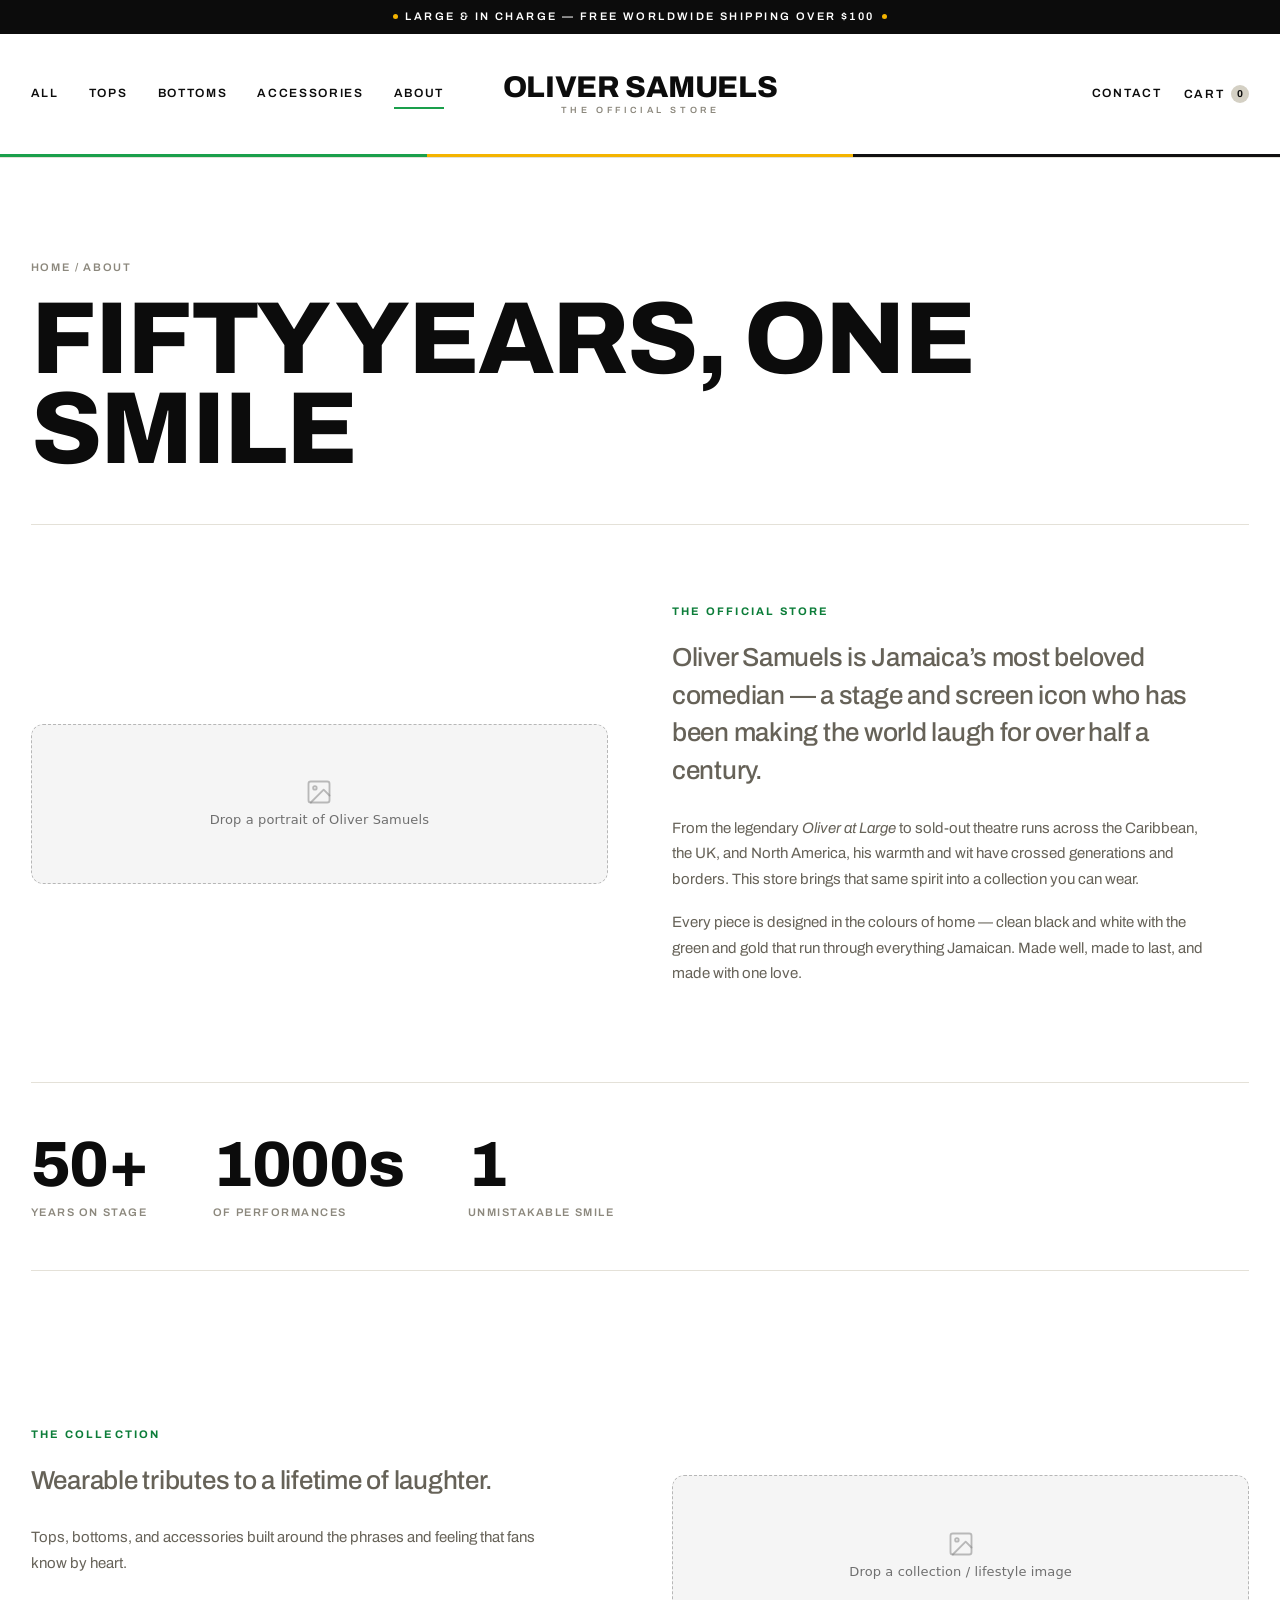
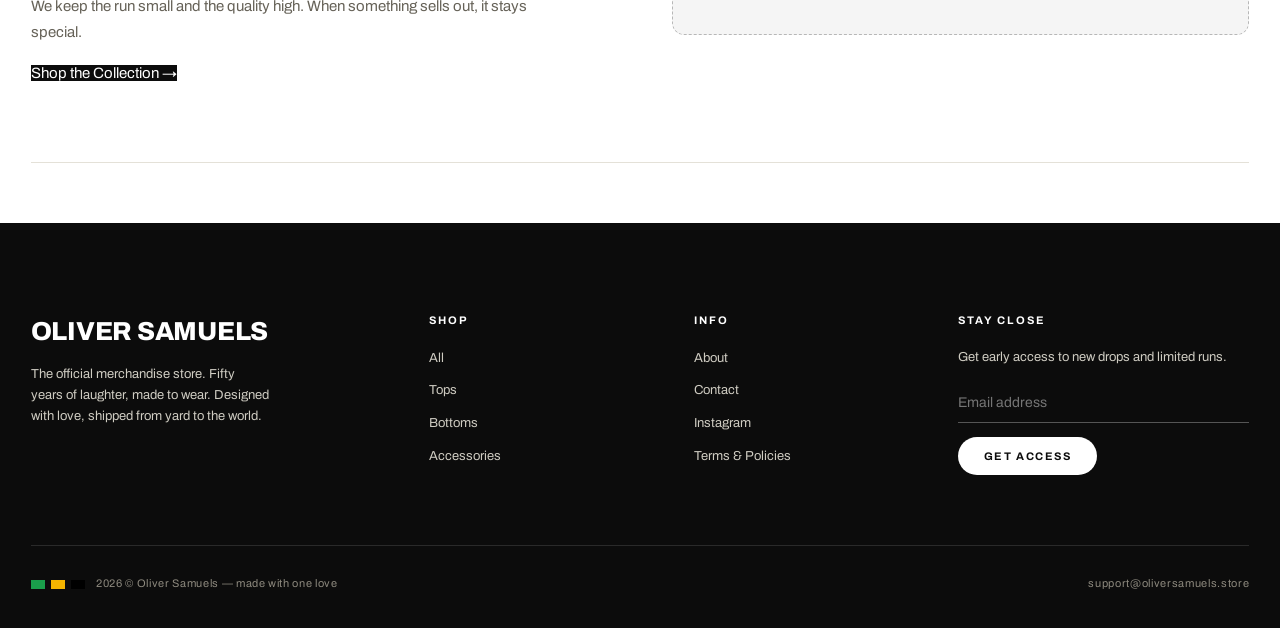
==== about.html @ b38fc536 "Replace coming-soon with full store design New multi-page storefront from the design handoff: home, " ====
<!DOCTYPE html>
<html lang="en">
<head>
<meta charset="UTF-8"/>
<meta name="viewport" content="width=device-width,initial-scale=1"/>
<title>About — Oliver Samuels</title>
<link rel="preconnect" href="https://fonts.googleapis.com"/>
<link rel="preconnect" href="https://fonts.gstatic.com" crossorigin/>
<link href="https://fonts.googleapis.com/css2?family=Archivo:ital,wght@0,400;0,500;0,600;0,700;0,800&family=Archivo+Expanded:wght@600;700;800&display=swap" rel="stylesheet"/>
<link rel="stylesheet" href="styles.css"/>
</head>
<body>
<div id="site-head"></div>
<main id="app">
  <div class="wrap">
    <div class="page-hero">
      <div class="crumbs"><a href="index.html">Home</a> / About</div>
      <h1>Fifty Years, One Smile</h1>
    </div>

    <div class="about-grid">
      <image-slot id="about_portrait" placeholder="Drop a portrait of Oliver Samuels" fit="cover"></image-slot>
      <div class="prose">
        <p class="kicker">The Official Store</p>
        <p class="lead">Oliver Samuels is Jamaica&rsquo;s most beloved comedian &mdash; a stage and screen icon who has been making the world laugh for over half a century.</p>
        <p>From the legendary <em>Oliver at Large</em> to sold-out theatre runs across the Caribbean, the UK, and North America, his warmth and wit have crossed generations and borders. This store brings that same spirit into a collection you can wear.</p>
        <p>Every piece is designed in the colours of home &mdash; clean black and white with the green and gold that run through everything Jamaican. Made well, made to last, and made with one love.</p>
      </div>
    </div>

    <div class="stat-row">
      <div class="st"><div class="n">50+</div><div class="l">Years on Stage</div></div>
      <div class="st"><div class="n">1000s</div><div class="l">Of Performances</div></div>
      <div class="st"><div class="n">1</div><div class="l">Unmistakable Smile</div></div>
    </div>

    <div class="about-grid" style="border-bottom:1px solid var(--line);">
      <div class="prose">
        <p class="kicker">The Collection</p>
        <p class="lead">Wearable tributes to a lifetime of laughter.</p>
        <p>Tops, bottoms, and accessories built around the phrases and feeling that fans know by heart. </p>
        <p>We keep the run small and the quality high. When something sells out, it stays special.</p>
        <a class="hero-cta" style="position:static;background:var(--ink);color:#fff;margin-top:8px;" href="collection.html?cat=all">Shop the Collection &rarr;</a>
      </div>
      <image-slot id="about_collection" placeholder="Drop a collection / lifestyle image" fit="cover"></image-slot>
    </div>
  </div>
</main>
<div id="site-foot"></div>
<script src="image-slot.js"></script>
<script src="store.js"></script>
<script>OS.renderHeader('about');OS.renderFooter();</script>
</body>
</html>
---- styles.css ----
/* ============================================================
   OLIVER SAMUELS — merch store
   Minimal black/paper streetwear store, Jamaican accents.
   ============================================================ */

:root{
  --ink:#0c0c0c;
  --paper:#ffffff;
  --paper-2:#f3f1ea;      /* warm off-white product/photo ground */
  --paper-3:#ebe8df;
  --line:#e4e1d8;
  --line-2:#d4d0c4;
  --muted:#8c887d;
  --muted-2:#666258;

  /* Jamaica flag — used as accents only */
  --jade:#1a9f4b;
  --jade-deep:#0c7d39;
  --gold:#f4b400;
  --jam-black:#101010;

  --maxw:1640px;
  --gut:clamp(16px,2.4vw,40px);
  --header-h:120px;

  --f-sans:"Archivo","Archivo Placeholder",system-ui,sans-serif;
  --f-wide:"Archivo Expanded","Archivo","Archivo Placeholder",system-ui,sans-serif;
}

*{box-sizing:border-box;}
html{ -webkit-text-size-adjust:100%; }
body{
  margin:0;
  font-family:var(--f-sans);
  background:var(--paper);
  color:var(--ink);
  font-size:15px;
  line-height:1.45;
  -webkit-font-smoothing:antialiased;
  text-rendering:optimizeLegibility;
}
a{color:inherit;text-decoration:none;}
img{display:block;max-width:100%;}
button{font-family:inherit;cursor:pointer;}
ul{margin:0;padding:0;list-style:none;}

.wrap{ max-width:var(--maxw); margin:0 auto; padding-inline:var(--gut); }
.upper{ text-transform:uppercase; }
.tnum{ font-variant-numeric:tabular-nums; }

/* ---------- Announcement bar ---------- */
.announce{
  background:var(--ink);
  color:var(--paper);
  font-size:11px;
  letter-spacing:.22em;
  text-transform:uppercase;
  font-weight:600;
  text-align:center;
  padding:9px 16px;
  display:flex;align-items:center;justify-content:center;gap:.7em;
}
.announce .dot{ width:5px;height:5px;border-radius:50%;background:var(--gold); display:inline-block; }

/* ---------- Header ---------- */
.site-head{
  position:sticky;top:0;z-index:60;
  background:var(--paper);
  border-bottom:1px solid var(--line);
}
.site-head .bar{
  display:grid;
  grid-template-columns:1fr auto 1fr;
  align-items:center;
  height:var(--header-h);
}
.head-nav{ display:flex; gap:30px; align-items:center; }
.head-nav a, .head-tools button, .head-tools a{
  font-size:12px;letter-spacing:.14em;text-transform:uppercase;font-weight:600;
  color:var(--ink);background:none;border:0;padding:0;position:relative;
}
.head-nav a::after{
  content:"";position:absolute;left:0;right:100%;bottom:-6px;height:1.5px;
  background:var(--jade);transition:right .28s ease;
}
.head-nav a:hover::after, .head-nav a.active::after{ right:0; }
.head-nav a.active{ }

.brand{
  font-family:var(--f-wide);
  font-weight:800;
  letter-spacing:-.01em;
  text-transform:uppercase;
  font-size:clamp(20px,2.5vw,30px);
  line-height:.9;
  text-align:center;
  white-space:nowrap;
}
.brand small{
  display:block;font-family:var(--f-sans);font-weight:600;
  font-size:9px;letter-spacing:.4em;color:var(--muted);margin-top:5px;
}
.head-tools{ display:flex; gap:22px; align-items:center; justify-content:flex-end; }
.cart-btn{ display:flex;align-items:center;gap:7px; }
.cart-count{
  min-width:18px;height:18px;padding:0 5px;border-radius:9px;
  background:var(--ink);color:var(--paper);font-size:10px;font-weight:700;
  display:inline-flex;align-items:center;justify-content:center;letter-spacing:0;
}
.cart-count[data-empty="1"]{ background:var(--line-2);color:var(--ink); }

/* tricolor hairline under header */
.flag-rule{ height:3px; display:flex; }
.flag-rule i{ flex:1; }
.flag-rule i:nth-child(1){ background:var(--jade); }
.flag-rule i:nth-child(2){ background:var(--gold); }
.flag-rule i:nth-child(3){ background:var(--jam-black); }

/* mobile nav toggle */
.nav-toggle{ display:none; background:none;border:0;flex-direction:column;gap:4px; }
.nav-toggle span{ width:22px;height:1.6px;background:var(--ink);display:block; }

/* ---------- Hero ---------- */
.hero{ position:relative; background:var(--paper-2); }
.hero image-slot{ width:100%; height:clamp(440px,72vh,820px); }

/* Plain (imageless) hero */
.hero--plain{
  background:var(--ink);
  min-height:clamp(440px,66vh,720px);
  display:flex;
  overflow:hidden;
}
.hero--plain::after{
  content:"";position:absolute;right:-6%;bottom:-30%;width:60%;height:160%;
  background:radial-gradient(closest-side, rgba(26,159,75,.16), rgba(26,159,75,0) 70%);
  pointer-events:none;
}
.hero--plain .hero-copy{ position:static;background:none;justify-content:center;width:100%; }
.hero--plain h1{ text-shadow:none; }
.hero--plain p{ text-shadow:none;color:#cfccc2; }
.hero-kicker{
  color:var(--gold);font-size:12px;font-weight:700;letter-spacing:.28em;text-transform:uppercase;
  margin-bottom:22px;
}
.hero .hero-copy{
  position:absolute;inset:0;display:flex;flex-direction:column;justify-content:flex-end;
  padding:clamp(28px,5vw,80px);
  pointer-events:none;
  background:linear-gradient(to top, rgba(8,8,8,.62) 0%, rgba(8,8,8,.18) 42%, rgba(8,8,8,0) 70%);
}
.hero h1{
  font-family:var(--f-wide);font-weight:800;text-transform:uppercase;
  color:var(--paper);margin:0;line-height:.86;letter-spacing:-.01em;
  font-size:clamp(44px,9vw,140px);
  text-shadow:0 2px 40px rgba(0,0,0,.35);
}
.hero p{
  color:var(--paper);margin:.7em 0 0;max-width:30ch;
  font-size:clamp(13px,1.5vw,18px);font-weight:500;letter-spacing:.02em;
  text-shadow:0 1px 20px rgba(0,0,0,.5);
}
.hero .hero-cta{
  pointer-events:auto;margin-top:26px;align-self:flex-start;
  display:inline-flex;align-items:center;gap:10px;
  background:var(--paper);color:var(--ink);
  padding:15px 30px;font-size:12px;font-weight:700;letter-spacing:.16em;text-transform:uppercase;
  border-radius:999px;transition:transform .2s ease, background .2s ease;
}
.hero .hero-cta:hover{ transform:translateY(-2px); background:var(--gold); }

/* ---------- Section heads ---------- */
.sec-head{
  display:flex;align-items:flex-end;justify-content:space-between;gap:20px;
  padding:clamp(40px,6vw,80px) 0 clamp(20px,2.5vw,32px);
}
.sec-head h2{
  font-family:var(--f-wide);font-weight:800;text-transform:uppercase;
  font-size:clamp(24px,3.4vw,46px);line-height:.95;margin:0;letter-spacing:-.01em;
}
.sec-head .sub{ font-size:12px;letter-spacing:.16em;text-transform:uppercase;color:var(--muted);font-weight:600; }
.sec-head a.viewall{ font-size:12px;letter-spacing:.14em;text-transform:uppercase;font-weight:700;border-bottom:1.5px solid var(--ink);padding-bottom:3px;white-space:nowrap; }

/* ---------- Product grid ---------- */
.grid{
  display:grid;
  grid-template-columns:repeat(4,1fr);
  gap:clamp(8px,1vw,16px) clamp(8px,1vw,18px);
  padding-bottom:clamp(40px,6vw,90px);
}
.card{ position:relative; display:flex; flex-direction:column; }
.card .ph{
  position:relative;background:var(--paper-2);overflow:hidden;
  aspect-ratio:4/5;
}
.card .ph image-slot{ width:100%;height:100%; }
.card:hover .ph image-slot{ }
.card .ph .badge{
  position:absolute;top:12px;left:12px;z-index:3;
  font-size:10px;font-weight:700;letter-spacing:.12em;text-transform:uppercase;
  padding:5px 9px;border-radius:2px;background:var(--ink);color:var(--paper);
}
.card .ph .badge.sold{ background:var(--paper);color:var(--ink);border:1px solid var(--line-2); }
.card .ph .badge.new{ background:var(--jade);color:#fff; }
.card .ph .quick{
  position:absolute;left:10px;right:10px;bottom:10px;z-index:3;
  opacity:0;transform:translateY(8px);transition:.24s ease;
  background:var(--paper);color:var(--ink);text-align:center;
  font-size:11px;font-weight:700;letter-spacing:.14em;text-transform:uppercase;
  padding:13px;border-radius:3px;
}
.card:hover .ph .quick{ opacity:1;transform:none; }
.card .meta{ padding:14px 2px 6px;display:flex;flex-direction:column;gap:3px; }
.card .meta .nm{ font-size:13px;font-weight:600;letter-spacing:.03em;text-transform:uppercase; }
.card .meta .pr{ font-size:13px;color:var(--muted-2);font-variant-numeric:tabular-nums; }
.card .meta .pr s{ color:var(--line-2);margin-right:7px; }

/* ---------- Collection page chrome ---------- */
.coll-head{ padding:clamp(34px,5vw,64px) 0 18px; border-bottom:1px solid var(--line); margin-bottom:clamp(22px,3vw,38px); }
.coll-head .crumbs{ font-size:11px;letter-spacing:.16em;text-transform:uppercase;color:var(--muted);font-weight:600;margin-bottom:14px; }
.coll-head h1{ font-family:var(--f-wide);font-weight:800;text-transform:uppercase;font-size:clamp(34px,6vw,84px);line-height:.9;margin:0;letter-spacing:-.02em; }
.coll-head .count{ margin-top:14px;font-size:12px;color:var(--muted);letter-spacing:.1em;text-transform:uppercase; }
.coll-filters{ display:flex;gap:10px;flex-wrap:wrap;padding-bottom:clamp(20px,3vw,34px); }
.coll-filters a{
  font-size:11px;font-weight:700;letter-spacing:.14em;text-transform:uppercase;
  padding:10px 18px;border:1px solid var(--line-2);border-radius:999px;color:var(--muted-2);
  transition:.18s ease;
}
.coll-filters a:hover{ border-color:var(--ink);color:var(--ink); }
.coll-filters a.active{ background:var(--ink);color:var(--paper);border-color:var(--ink); }

/* ---------- Product detail ---------- */
.pdp{ display:grid; grid-template-columns:1.35fr 1fr; gap:clamp(24px,3vw,60px); padding:clamp(20px,3vw,44px) 0 clamp(40px,6vw,90px); align-items:start; }
.pdp .gallery{ display:grid; grid-template-columns:1fr 1fr; gap:8px; }
.pdp .gallery image-slot{ width:100%; background:var(--paper-2); }
.pdp .gallery .g-main{ grid-column:1 / -1; aspect-ratio:4/5; }
.pdp .gallery .g-sub{ aspect-ratio:1/1; }
.pdp .info{ position:sticky; top:calc(var(--header-h) + 24px); }
.pdp .info .crumbs{ font-size:11px;letter-spacing:.16em;text-transform:uppercase;color:var(--muted);font-weight:600;margin-bottom:18px; }
.pdp .info h1{ font-family:var(--f-wide);font-weight:800;text-transform:uppercase;font-size:clamp(26px,3.2vw,42px);line-height:.95;margin:0 0 14px;letter-spacing:-.01em; }
.pdp .info .price{ font-size:20px;font-weight:600;font-variant-numeric:tabular-nums;margin-bottom:8px; }
.pdp .info .price s{ color:var(--line-2);margin-right:10px;font-weight:400; }
.pdp .info .tagline{ color:var(--muted-2);font-size:14px;line-height:1.55;max-width:46ch;margin:0 0 26px; }

.opt-label{ font-size:11px;font-weight:700;letter-spacing:.16em;text-transform:uppercase;margin:0 0 11px;display:flex;justify-content:space-between;align-items:center; }
.opt-label a{ color:var(--muted);border-bottom:1px solid var(--line-2);font-weight:600;letter-spacing:.06em;padding-bottom:1px; }
.sizes{ display:flex;gap:8px;flex-wrap:wrap;margin-bottom:26px; }
.sizes button{
  min-width:52px;height:50px;padding:0 14px;background:var(--paper);
  border:1px solid var(--line-2);border-radius:3px;
  font-size:13px;font-weight:600;letter-spacing:.04em;color:var(--ink);
  transition:.15s ease;
}
.sizes button:hover{ border-color:var(--ink); }
.sizes button.sel{ background:var(--ink);color:var(--paper);border-color:var(--ink); }
.sizes button:disabled{ color:var(--line-2);text-decoration:line-through;cursor:not-allowed;border-color:var(--line); }

.stock{ font-size:12px;letter-spacing:.06em;color:var(--jade-deep);font-weight:600;margin-bottom:16px;display:flex;align-items:center;gap:8px; }
.stock i{ width:7px;height:7px;border-radius:50%;background:var(--jade);display:inline-block; }
.stock.out{ color:var(--muted); }
.stock.out i{ background:var(--line-2); }

.add-btn{
  width:100%;height:58px;background:var(--ink);color:var(--paper);border:0;border-radius:3px;
  font-size:12px;font-weight:700;letter-spacing:.18em;text-transform:uppercase;
  transition:.18s ease; position:relative; overflow:hidden;
}
.add-btn:hover:not(:disabled){ background:var(--jade-deep); }
.add-btn:disabled{ background:var(--paper-3);color:var(--muted);cursor:not-allowed; }
.add-btn.added{ background:var(--jade); }

.accordions{ margin-top:34px;border-top:1px solid var(--line); }
.acc{ border-bottom:1px solid var(--line); }
.acc > button{
  width:100%;display:flex;justify-content:space-between;align-items:center;gap:12px;
  background:none;border:0;padding:18px 0;text-align:left;
  font-size:12px;font-weight:700;letter-spacing:.14em;text-transform:uppercase;color:var(--ink);
}
.acc > button .pm{ font-size:18px;font-weight:400;transition:transform .2s ease; }
.acc.open > button .pm{ transform:rotate(45deg); }
.acc .body{ max-height:0;overflow:hidden;transition:max-height .3s ease; }
.acc.open .body{ max-height:600px; }
.acc .body .inner{ padding:0 0 22px;font-size:13.5px;line-height:1.65;color:var(--muted-2); }
.acc .body .inner ul{ list-style:disc;padding-left:18px;display:flex;flex-direction:column;gap:5px; }
.acc .body .inner table{ width:100%;border-collapse:collapse;font-size:12.5px;margin-top:4px; }
.acc .body .inner th, .acc .body .inner td{ text-align:left;padding:7px 8px;border-bottom:1px solid var(--line); }
.acc .body .inner th{ color:var(--ink);font-weight:700;text-transform:uppercase;letter-spacing:.08em;font-size:11px; }

/* ---------- Cart drawer ---------- */
.scrim{ position:fixed;inset:0;background:rgba(12,12,12,.42);opacity:0;visibility:hidden;transition:.25s ease;z-index:90; }
.scrim.open{ opacity:1;visibility:visible; }
.drawer{
  position:fixed;top:0;right:0;height:100%;width:min(440px,100%);background:var(--paper);z-index:100;
  transform:translateX(100%);transition:transform .32s cubic-bezier(.4,0,.1,1);
  display:flex;flex-direction:column;
}
.drawer.open{ transform:none; }
.drawer .dh{ display:flex;align-items:center;justify-content:space-between;padding:24px;border-bottom:1px solid var(--line); }
.drawer .dh h3{ margin:0;font-size:13px;font-weight:700;letter-spacing:.16em;text-transform:uppercase; }
.drawer .dh button{ background:none;border:0;font-size:13px;letter-spacing:.1em;text-transform:uppercase;font-weight:600;color:var(--muted); }
.drawer .ditems{ flex:1;overflow:auto;padding:8px 24px; }
.drawer .empty{ display:flex;flex-direction:column;align-items:center;justify-content:center;height:100%;gap:18px;text-align:center;color:var(--muted); }
.drawer .empty p{ font-size:13px;letter-spacing:.12em;text-transform:uppercase;font-weight:600;margin:0; }
.li{ display:grid;grid-template-columns:64px 1fr auto;gap:14px;padding:18px 0;border-bottom:1px solid var(--line);align-items:start; }
.li .liph{ width:64px;height:80px;background:var(--paper-2);border-radius:2px;overflow:hidden; }
.li .liph img{ width:100%;height:100%;object-fit:cover; }
.li .lin{ font-size:12px;font-weight:600;text-transform:uppercase;letter-spacing:.04em;line-height:1.4; }
.li .lis{ font-size:11px;color:var(--muted);margin-top:4px;letter-spacing:.06em; }
.li .liqty{ display:inline-flex;align-items:center;gap:10px;margin-top:9px;border:1px solid var(--line-2);border-radius:3px;padding:4px 8px; }
.li .liqty button{ background:none;border:0;font-size:14px;line-height:1;color:var(--muted-2);width:14px; }
.li .liqty span{ font-size:12px;font-weight:600;min-width:14px;text-align:center; }
.li .lip{ font-size:12px;font-weight:600;font-variant-numeric:tabular-nums;text-align:right; }
.li .lirm{ display:block;margin-top:10px;font-size:10px;letter-spacing:.1em;text-transform:uppercase;color:var(--muted);border-bottom:1px solid var(--line-2);background:none;border-top:0;border-left:0;border-right:0;padding:0 0 1px; }
.drawer .dfoot{ border-top:1px solid var(--line);padding:24px; }
.drawer .dfoot .row{ display:flex;justify-content:space-between;font-size:12px;letter-spacing:.1em;text-transform:uppercase;margin-bottom:6px;color:var(--muted-2); }
.drawer .dfoot .row.tot{ color:var(--ink);font-weight:700;font-size:14px;margin:14px 0 18px; }
.drawer .dfoot .co{ width:100%;height:54px;background:var(--ink);color:var(--paper);border:0;border-radius:3px;font-size:12px;font-weight:700;letter-spacing:.18em;text-transform:uppercase; }
.drawer .dfoot .co:hover{ background:var(--jade-deep); }
.drawer .dfoot .note{ text-align:center;font-size:10px;letter-spacing:.1em;text-transform:uppercase;color:var(--muted);margin-top:12px; }

/* ---------- Editorial / content pages ---------- */
.page-hero{ padding:clamp(50px,8vw,120px) 0 clamp(30px,4vw,50px); border-bottom:1px solid var(--line); }
.page-hero .crumbs{ font-size:11px;letter-spacing:.16em;text-transform:uppercase;color:var(--muted);font-weight:600;margin-bottom:18px; }
.page-hero h1{ font-family:var(--f-wide);font-weight:800;text-transform:uppercase;font-size:clamp(40px,8vw,110px);line-height:.88;margin:0;letter-spacing:-.02em;max-width:16ch; }
.about-grid{ display:grid;grid-template-columns:1fr 1fr;gap:clamp(30px,5vw,80px);padding:clamp(40px,6vw,90px) 0;align-items:center; }
.about-grid image-slot{ width:100%;aspect-ratio:1/1; }
.prose{ max-width:60ch; }
.prose .lead{ font-size:clamp(18px,2.2vw,26px);line-height:1.45;font-weight:500;margin:0 0 26px;letter-spacing:-.01em; }
.prose p{ font-size:15px;line-height:1.7;color:var(--muted-2);margin:0 0 18px; }
.prose .kicker{ font-size:11px;letter-spacing:.2em;text-transform:uppercase;color:var(--jade-deep);font-weight:700;margin:0 0 18px; }
.stat-row{ display:flex;gap:clamp(24px,5vw,70px);flex-wrap:wrap;padding:clamp(30px,4vw,50px) 0;border-top:1px solid var(--line);border-bottom:1px solid var(--line);margin-bottom:clamp(40px,6vw,80px); }
.stat-row .st .n{ font-family:var(--f-wide);font-weight:800;font-size:clamp(34px,5vw,64px);line-height:1;letter-spacing:-.02em; }
.stat-row .st .l{ font-size:11px;letter-spacing:.14em;text-transform:uppercase;color:var(--muted);margin-top:8px;font-weight:600; }

/* contact */
.contact-grid{ display:grid;grid-template-columns:1fr 1fr;gap:clamp(30px,5vw,80px);padding:clamp(40px,6vw,80px) 0; }
.field{ margin-bottom:18px; }
.field label{ display:block;font-size:11px;letter-spacing:.14em;text-transform:uppercase;font-weight:700;margin-bottom:8px; }
.field input, .field textarea{ width:100%;border:1px solid var(--line-2);border-radius:3px;padding:14px;font-family:inherit;font-size:14px;background:var(--paper);color:var(--ink); }
.field input:focus, .field textarea:focus{ outline:0;border-color:var(--ink); }
.field textarea{ min-height:140px;resize:vertical; }
.contact-info .ci{ padding:20px 0;border-bottom:1px solid var(--line); }
.contact-info .ci h4{ margin:0 0 6px;font-size:11px;letter-spacing:.16em;text-transform:uppercase;color:var(--muted); }
.contact-info .ci p{ margin:0;font-size:16px;font-weight:500; }
.submit-btn{ background:var(--ink);color:var(--paper);border:0;border-radius:3px;height:56px;padding:0 40px;font-size:12px;font-weight:700;letter-spacing:.18em;text-transform:uppercase; }
.submit-btn:hover{ background:var(--jade-deep); }

/* ---------- Marquee strip ---------- */
.marquee{ background:var(--ink);color:var(--paper);overflow:hidden;padding:16px 0;border-top:3px solid transparent; }
.marquee .track{ display:flex;gap:48px;white-space:nowrap;width:max-content;animation:scroll 26s linear infinite; }
.marquee span{ font-family:var(--f-wide);font-weight:800;text-transform:uppercase;font-size:20px;letter-spacing:.02em;display:inline-flex;align-items:center;gap:48px; }
.marquee span::after{ content:"★";color:var(--gold);font-size:14px; }
@keyframes scroll{ to{ transform:translateX(-50%); } }
@media (prefers-reduced-motion:reduce){ .marquee .track{ animation:none; } }

/* ---------- Footer ---------- */
.site-foot{ background:var(--ink);color:#cfccc2;padding:clamp(50px,7vw,90px) 0 36px;margin-top:clamp(30px,5vw,60px); }
.site-foot .ftop{ display:grid;grid-template-columns:1.6fr 1fr 1fr 1.3fr;gap:40px;padding-bottom:clamp(40px,6vw,70px);border-bottom:1px solid rgba(255,255,255,.12); }
.site-foot .brandblock h3{ font-family:var(--f-wide);font-weight:800;text-transform:uppercase;color:#fff;font-size:26px;margin:0 0 14px;letter-spacing:-.01em; }
.site-foot .brandblock p{ font-size:13px;line-height:1.6;max-width:34ch;margin:0; }
.site-foot h5{ font-size:11px;letter-spacing:.18em;text-transform:uppercase;color:#fff;margin:0 0 18px;font-weight:700; }
.site-foot ul{ display:flex;flex-direction:column;gap:11px; }
.site-foot ul a{ font-size:13px;color:#cfccc2; }
.site-foot ul a:hover{ color:#fff; }
.site-foot .news input{ width:100%;background:transparent;border:0;border-bottom:1px solid rgba(255,255,255,.3);color:#fff;padding:12px 0;font-family:inherit;font-size:14px; }
.site-foot .news input:focus{ outline:0;border-color:var(--gold); }
.site-foot .news button{ margin-top:14px;background:#fff;color:var(--ink);border:0;border-radius:999px;padding:13px 26px;font-size:11px;font-weight:700;letter-spacing:.14em;text-transform:uppercase; }
.site-foot .fbot{ display:flex;justify-content:space-between;align-items:center;gap:20px;padding-top:30px;flex-wrap:wrap; }
.site-foot .fbot .fl{ display:flex;gap:6px;align-items:center; }
.site-foot .fbot .fl i{ width:14px;height:9px;display:inline-block; }
.site-foot .fbot small{ font-size:11px;letter-spacing:.06em;color:#8d897e; }

/* ---------- Responsive ---------- */
@media (max-width:1100px){
  .grid{ grid-template-columns:repeat(3,1fr); }
  .site-foot .ftop{ grid-template-columns:1fr 1fr; gap:40px 30px; }
}
@media (max-width:820px){
  :root{ --header-h:64px; }
  .head-nav{ display:none; }
  .nav-toggle{ display:flex; }
  .site-head .bar{ grid-template-columns:auto 1fr auto; }
  .brand{ text-align:left; }
  .head-tools{ gap:16px; }
  .pdp{ grid-template-columns:1fr; }
  .pdp .info{ position:static; }
  .about-grid, .contact-grid{ grid-template-columns:1fr; }
  .grid{ grid-template-columns:repeat(2,1fr); }
}
@media (max-width:520px){
  .grid{ grid-template-columns:repeat(2,1fr); gap:6px; }
  .pdp .gallery{ grid-template-columns:1fr; }
  .card .meta .nm{ font-size:11.5px; }
}

/* ---------- Mobile slide nav ---------- */
.mnav{ position:fixed;inset:0;background:var(--paper);z-index:80;transform:translateX(-100%);transition:transform .3s ease;display:flex;flex-direction:column;padding:24px; }
.mnav.open{ transform:none; }
.mnav .mtop{ display:flex;justify-content:space-between;align-items:center;margin-bottom:30px; }
.mnav .mtop button{ background:none;border:0;font-size:24px;line-height:1; }
.mnav a{ font-family:var(--f-wide);font-weight:800;text-transform:uppercase;font-size:32px;padding:14px 0;border-bottom:1px solid var(--line); }
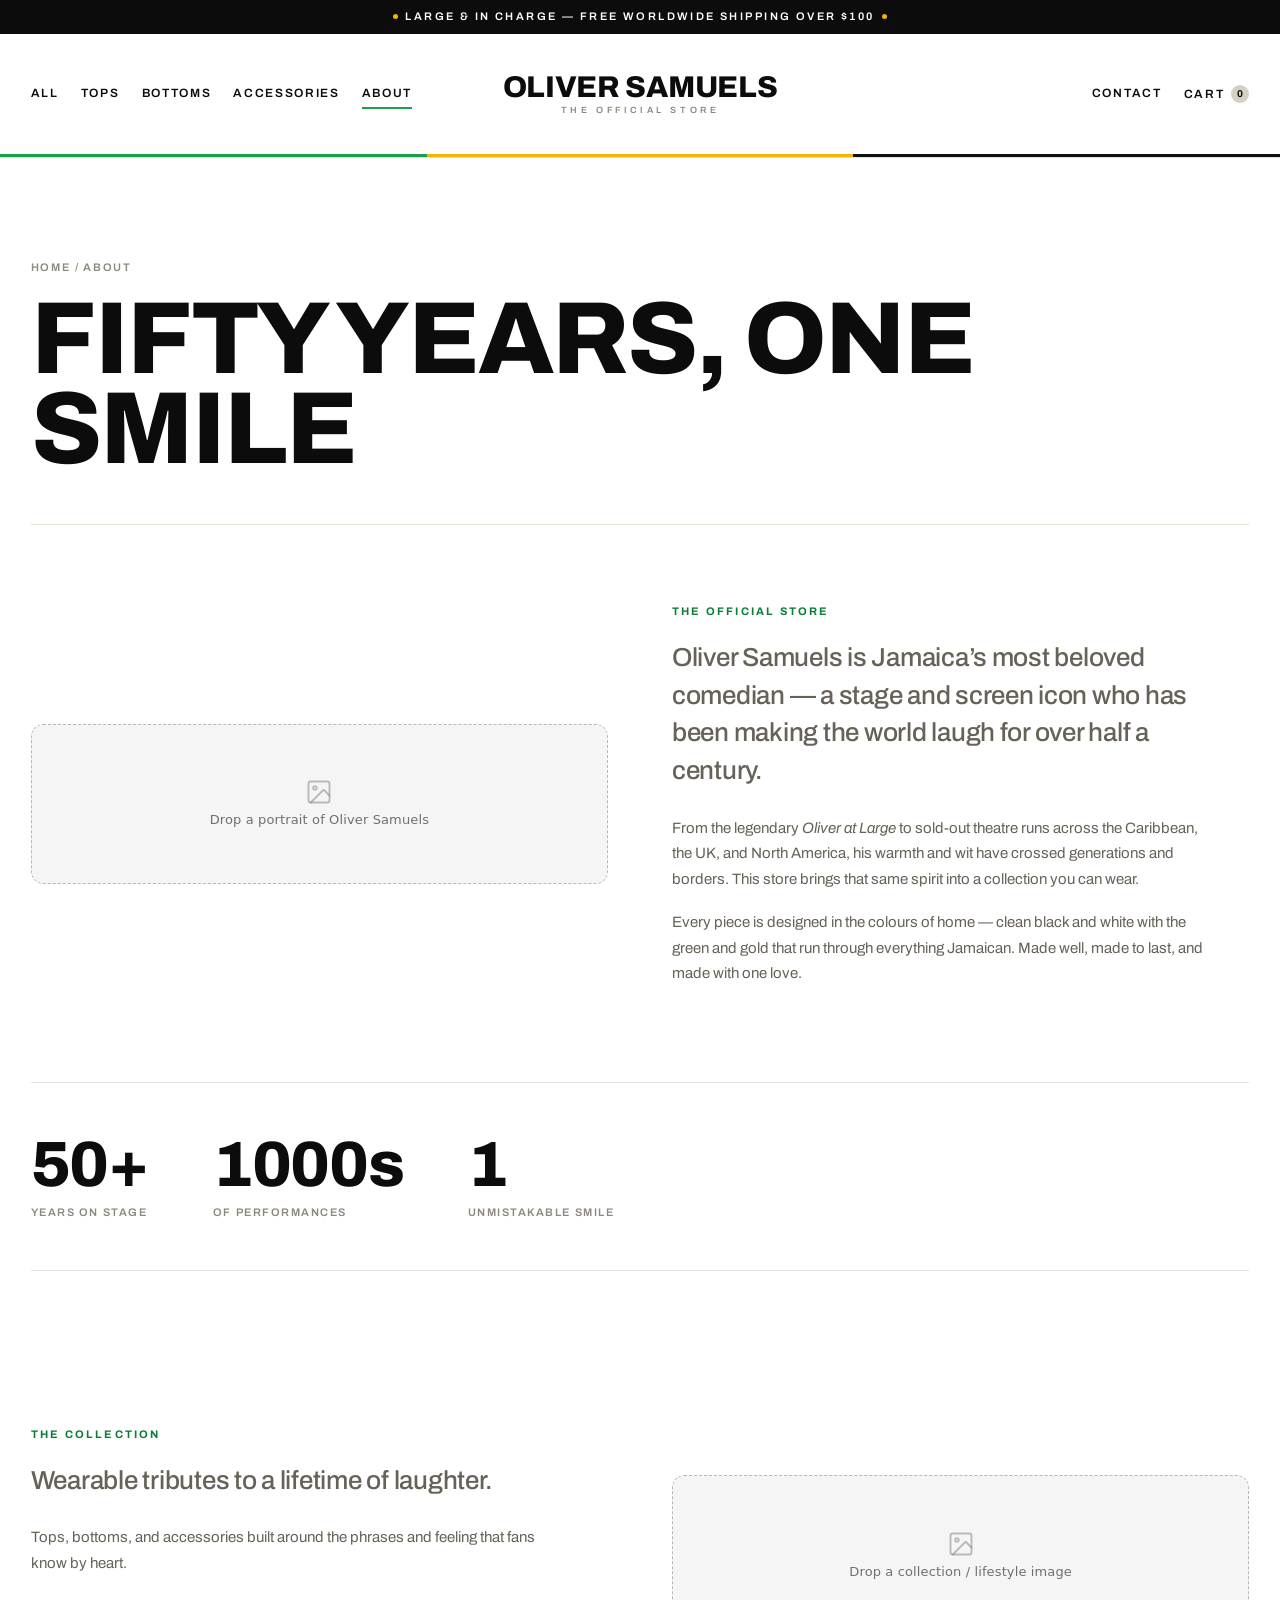
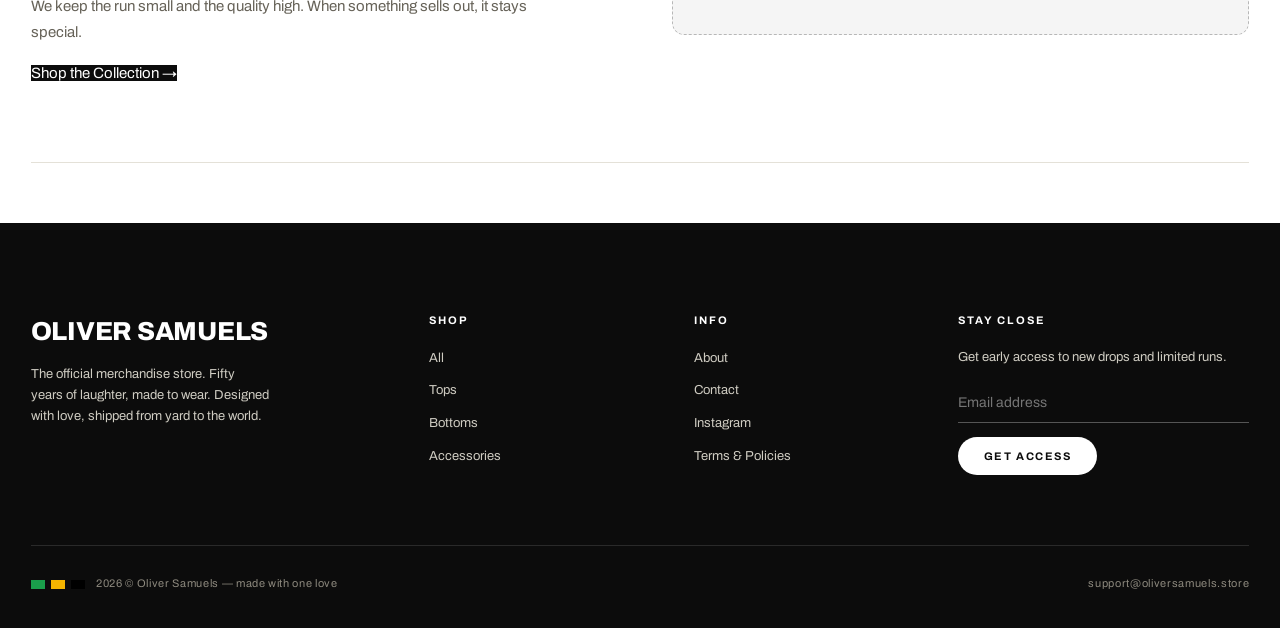
==== commit 939c4440: "Wire live Shopify catalog, real cart/checkout, and color-swap mockups Products, prices, and variants" ====
--- a/about.html
+++ b/about.html
@@ -47,6 +47,7 @@
   </div>
 </main>
 <div id="site-foot"></div>
+<script src="shopify-config.js"></script>
 <script src="image-slot.js"></script>
 <script src="store.js"></script>
 <script>OS.renderHeader('about');OS.renderFooter();</script>
--- a/styles.css
+++ b/styles.css
@@ -74,7 +74,7 @@
   align-items:center;
   height:var(--header-h);
 }
-.head-nav{ display:flex; gap:30px; align-items:center; }
+.head-nav{ display:flex; gap:22px; align-items:center; min-width:0; }
 .head-nav a, .head-tools button, .head-tools a{
   font-size:12px;letter-spacing:.14em;text-transform:uppercase;font-weight:600;
   color:var(--ink);background:none;border:0;padding:0;position:relative;
@@ -230,11 +230,17 @@
 .coll-filters a.active{ background:var(--ink);color:var(--paper);border-color:var(--ink); }
 
 /* ---------- Product detail ---------- */
-.pdp{ display:grid; grid-template-columns:1.35fr 1fr; gap:clamp(24px,3vw,60px); padding:clamp(20px,3vw,44px) 0 clamp(40px,6vw,90px); align-items:start; }
+.pdp{ display:grid; grid-template-columns:1.35fr minmax(0,1fr); gap:clamp(24px,3vw,60px); padding:clamp(20px,3vw,44px) 0 clamp(40px,6vw,90px); align-items:start; }
 .pdp .gallery{ display:grid; grid-template-columns:1fr 1fr; gap:8px; }
 .pdp .gallery image-slot{ width:100%; background:var(--paper-2); }
 .pdp .gallery .g-main{ grid-column:1 / -1; aspect-ratio:4/5; }
 .pdp .gallery .g-sub{ aspect-ratio:1/1; }
+/* colour-picker thumbnail strip under the main mockup */
+.pdp .gallery .g-thumbs{ grid-column:1 / -1; display:flex; flex-wrap:wrap; gap:8px; }
+.g-thumb{ width:64px; height:64px; padding:0; border:1px solid var(--line-2); border-radius:4px; overflow:hidden; background:var(--paper-2); cursor:pointer; transition:border-color .15s ease; }
+.g-thumb img{ width:100%; height:100%; object-fit:cover; display:block; }
+.g-thumb:hover{ border-color:var(--muted-2); }
+.g-thumb.sel{ border-color:var(--ink); box-shadow:0 0 0 1px var(--ink); }
 .pdp .info{ position:sticky; top:calc(var(--header-h) + 24px); }
 .pdp .info .crumbs{ font-size:11px;letter-spacing:.16em;text-transform:uppercase;color:var(--muted);font-weight:600;margin-bottom:18px; }
 .pdp .info h1{ font-family:var(--f-wide);font-weight:800;text-transform:uppercase;font-size:clamp(26px,3.2vw,42px);line-height:.95;margin:0 0 14px;letter-spacing:-.01em; }
@@ -279,8 +285,13 @@
 .acc > button .pm{ font-size:18px;font-weight:400;transition:transform .2s ease; }
 .acc.open > button .pm{ transform:rotate(45deg); }
 .acc .body{ max-height:0;overflow:hidden;transition:max-height .3s ease; }
-.acc.open .body{ max-height:600px; }
-.acc .body .inner{ padding:0 0 22px;font-size:13.5px;line-height:1.65;color:var(--muted-2); }
+.acc.open .body{ max-height:2400px; }
+.acc .body .inner{ padding:0 0 22px;font-size:13.5px;line-height:1.65;color:var(--muted-2);overflow-x:auto; }
+/* Tapstitch size-guide tables ship with hard-coded pixel widths — keep them
+   contained so they scroll inside the accordion instead of stretching the page. */
+.acc .body .inner table{ max-width:100%; }
+.acc .body .inner table[style]{ width:auto !important; }
+.acc .body .inner table td[style], .acc .body .inner table th[style]{ width:auto !important; min-width:44px; }
 .acc .body .inner ul{ list-style:disc;padding-left:18px;display:flex;flex-direction:column;gap:5px; }
 .acc .body .inner table{ width:100%;border-collapse:collapse;font-size:12.5px;margin-top:4px; }
 .acc .body .inner th, .acc .body .inner td{ text-align:left;padding:7px 8px;border-bottom:1px solid var(--line); }
@@ -375,17 +386,28 @@
   .grid{ grid-template-columns:repeat(3,1fr); }
   .site-foot .ftop{ grid-template-columns:1fr 1fr; gap:40px 30px; }
 }
+/* Swap the full text nav for the hamburger before it can crowd the centered
+   logo, without collapsing the desktop two-column product layout. */
+@media (max-width:1040px) and (min-width:821px){
+  .head-nav{ display:none; }
+  .nav-toggle{ display:flex; }
+}
 @media (max-width:820px){
   :root{ --header-h:64px; }
   .head-nav{ display:none; }
   .nav-toggle{ display:flex; }
-  .site-head .bar{ grid-template-columns:auto 1fr auto; }
-  .brand{ text-align:left; }
+  .site-head .bar{ grid-template-columns:auto 1fr auto; column-gap:14px; }
+  .brand{ text-align:center; font-size:18px; }
+  .brand small{ display:none; }
   .head-tools{ gap:16px; }
-  .pdp{ grid-template-columns:1fr; }
-  .pdp .info{ position:static; }
+  .head-tools > a{ display:none; }   /* Contact lives in the hamburger menu */
+  .pdp{ grid-template-columns:minmax(0,1fr); }
+  .pdp .info{ position:static; min-width:0; }
   .about-grid, .contact-grid{ grid-template-columns:1fr; }
   .grid{ grid-template-columns:repeat(2,1fr); }
+}
+@media (max-width:400px){
+  .brand{ font-size:16px; }
 }
 @media (max-width:520px){
   .grid{ grid-template-columns:repeat(2,1fr); gap:6px; }
